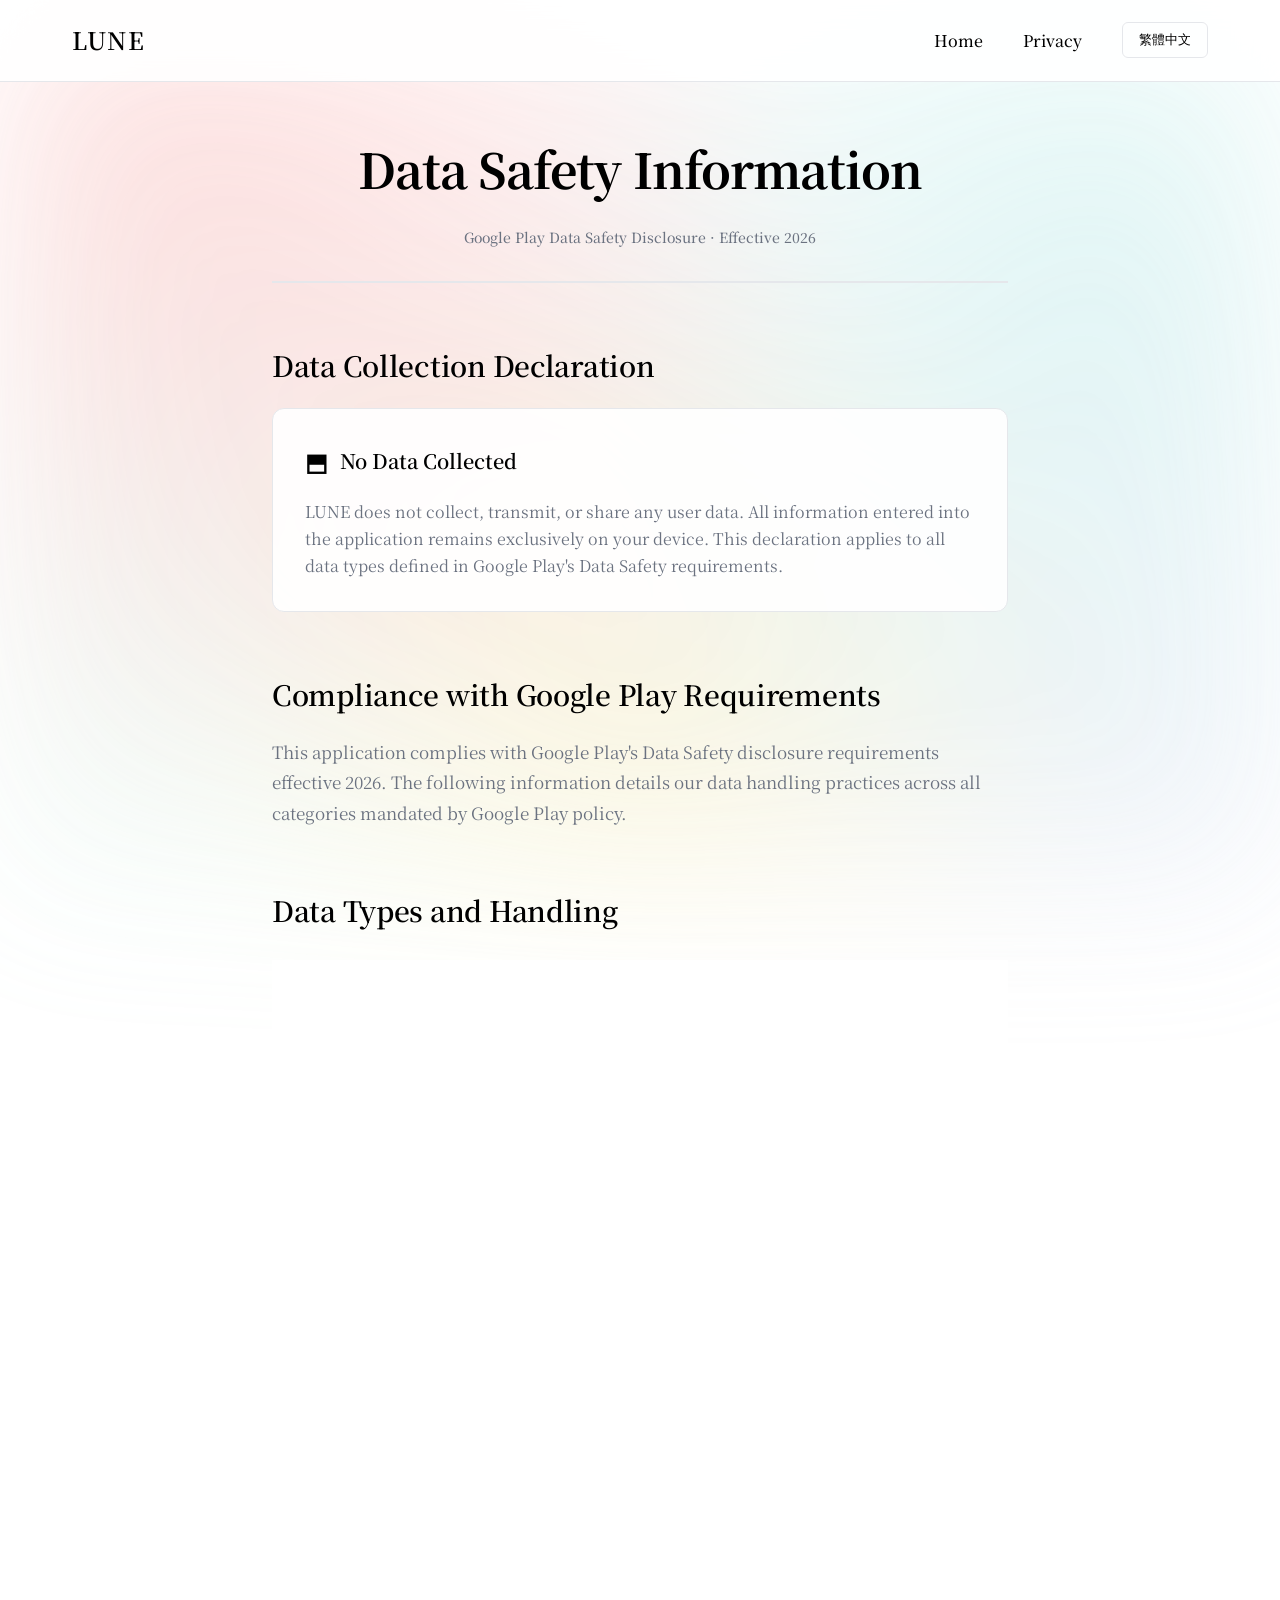
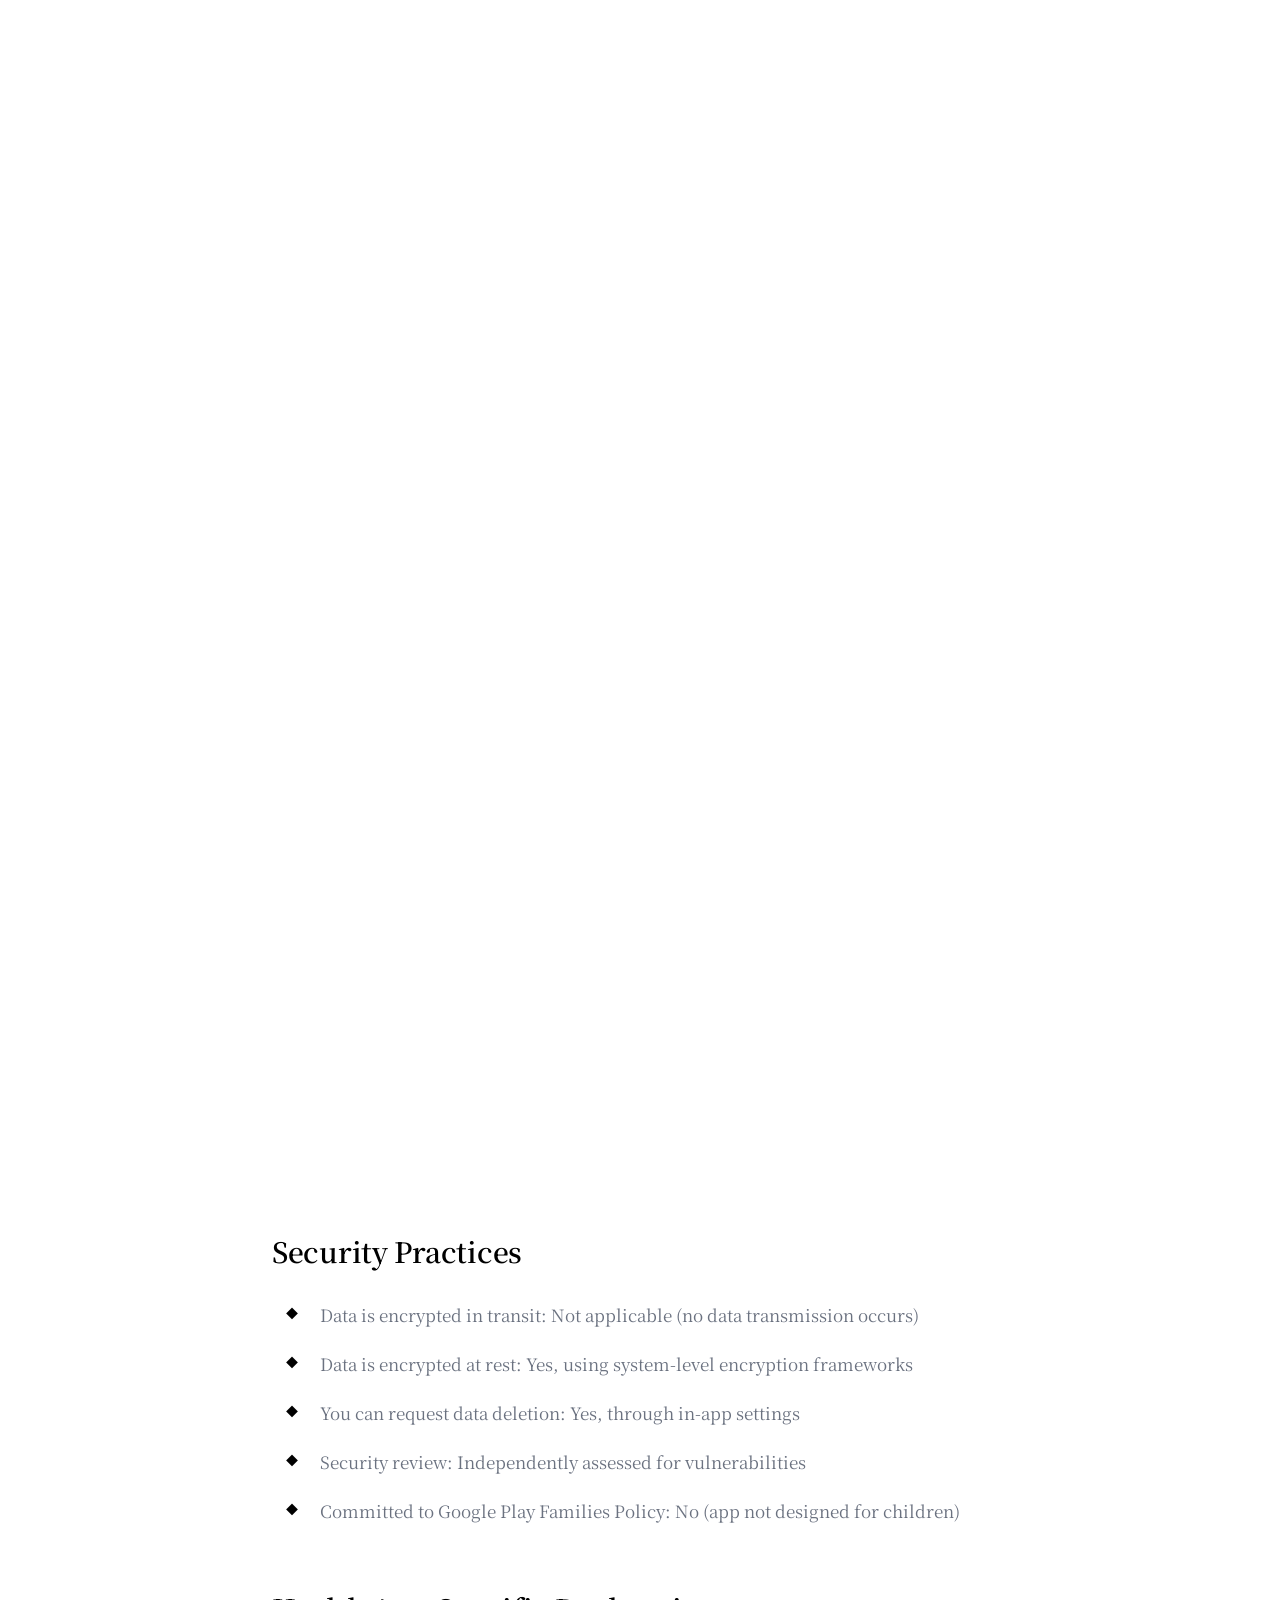
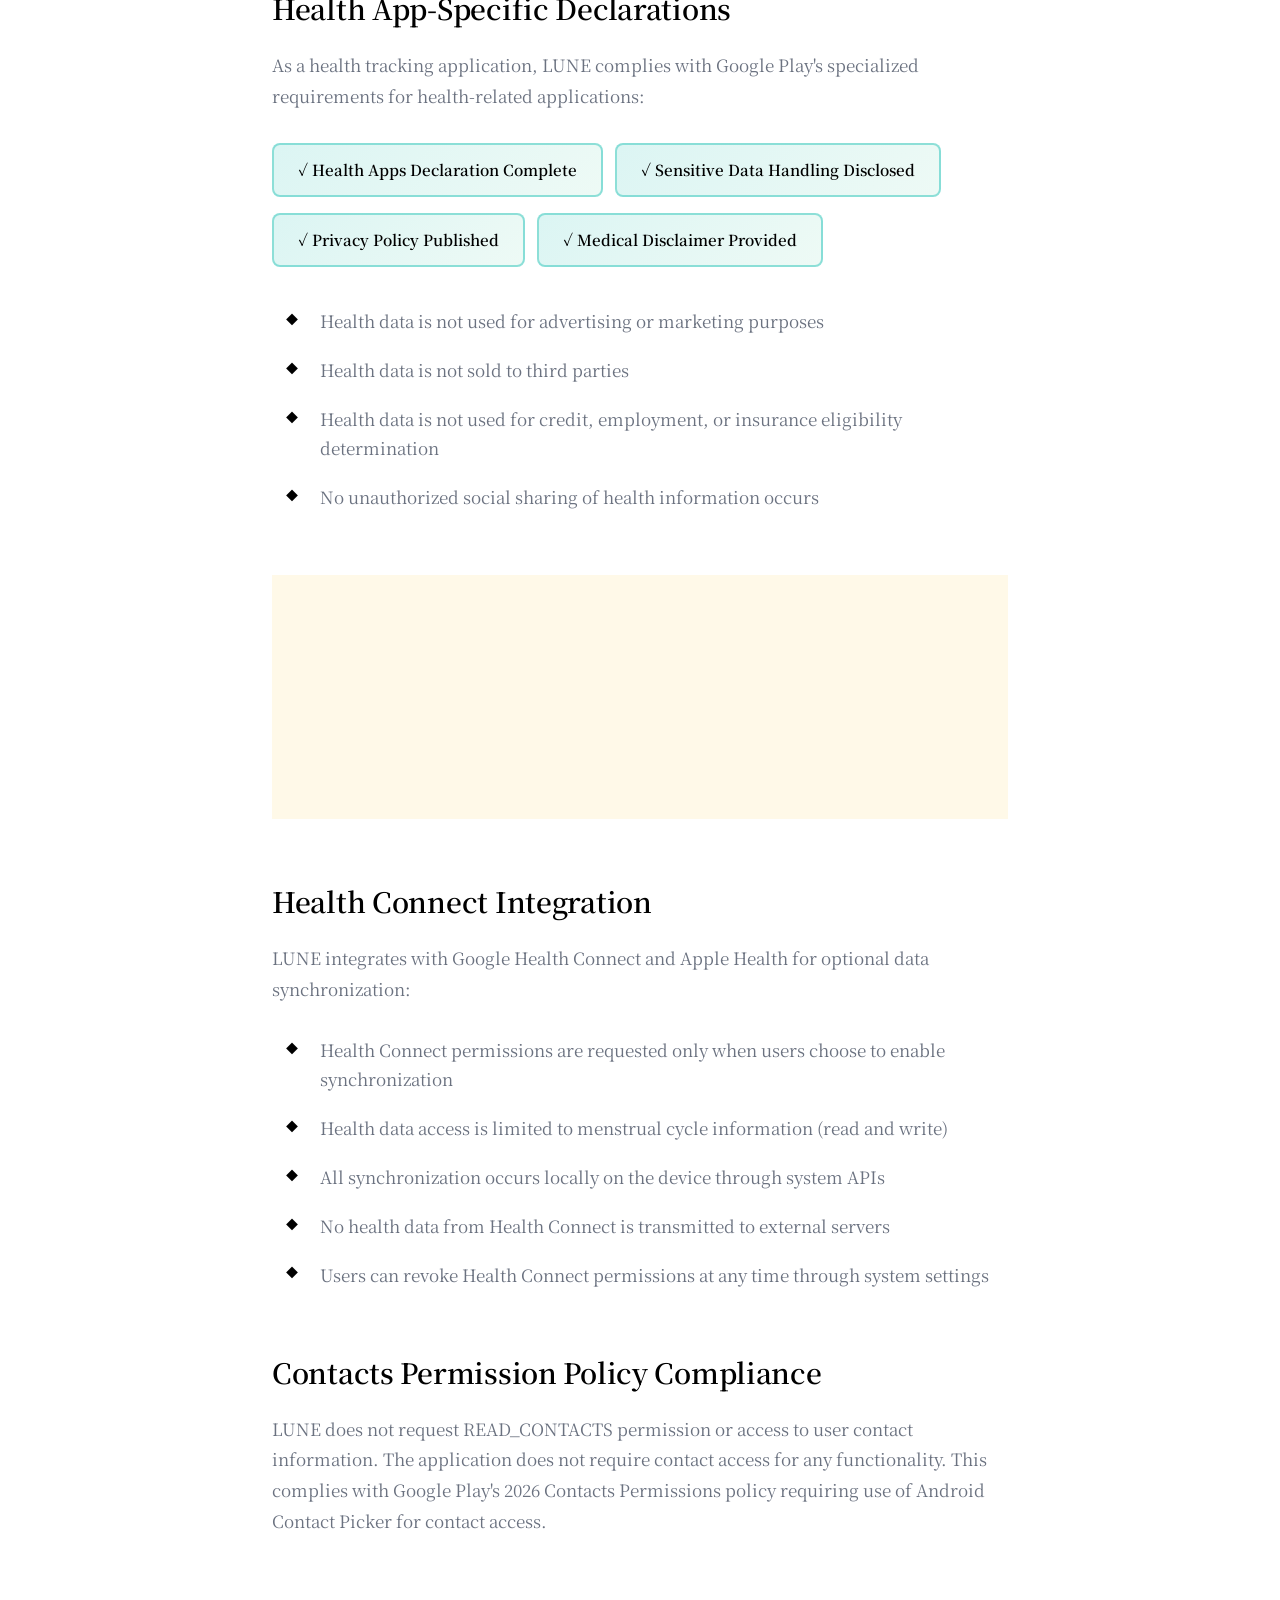
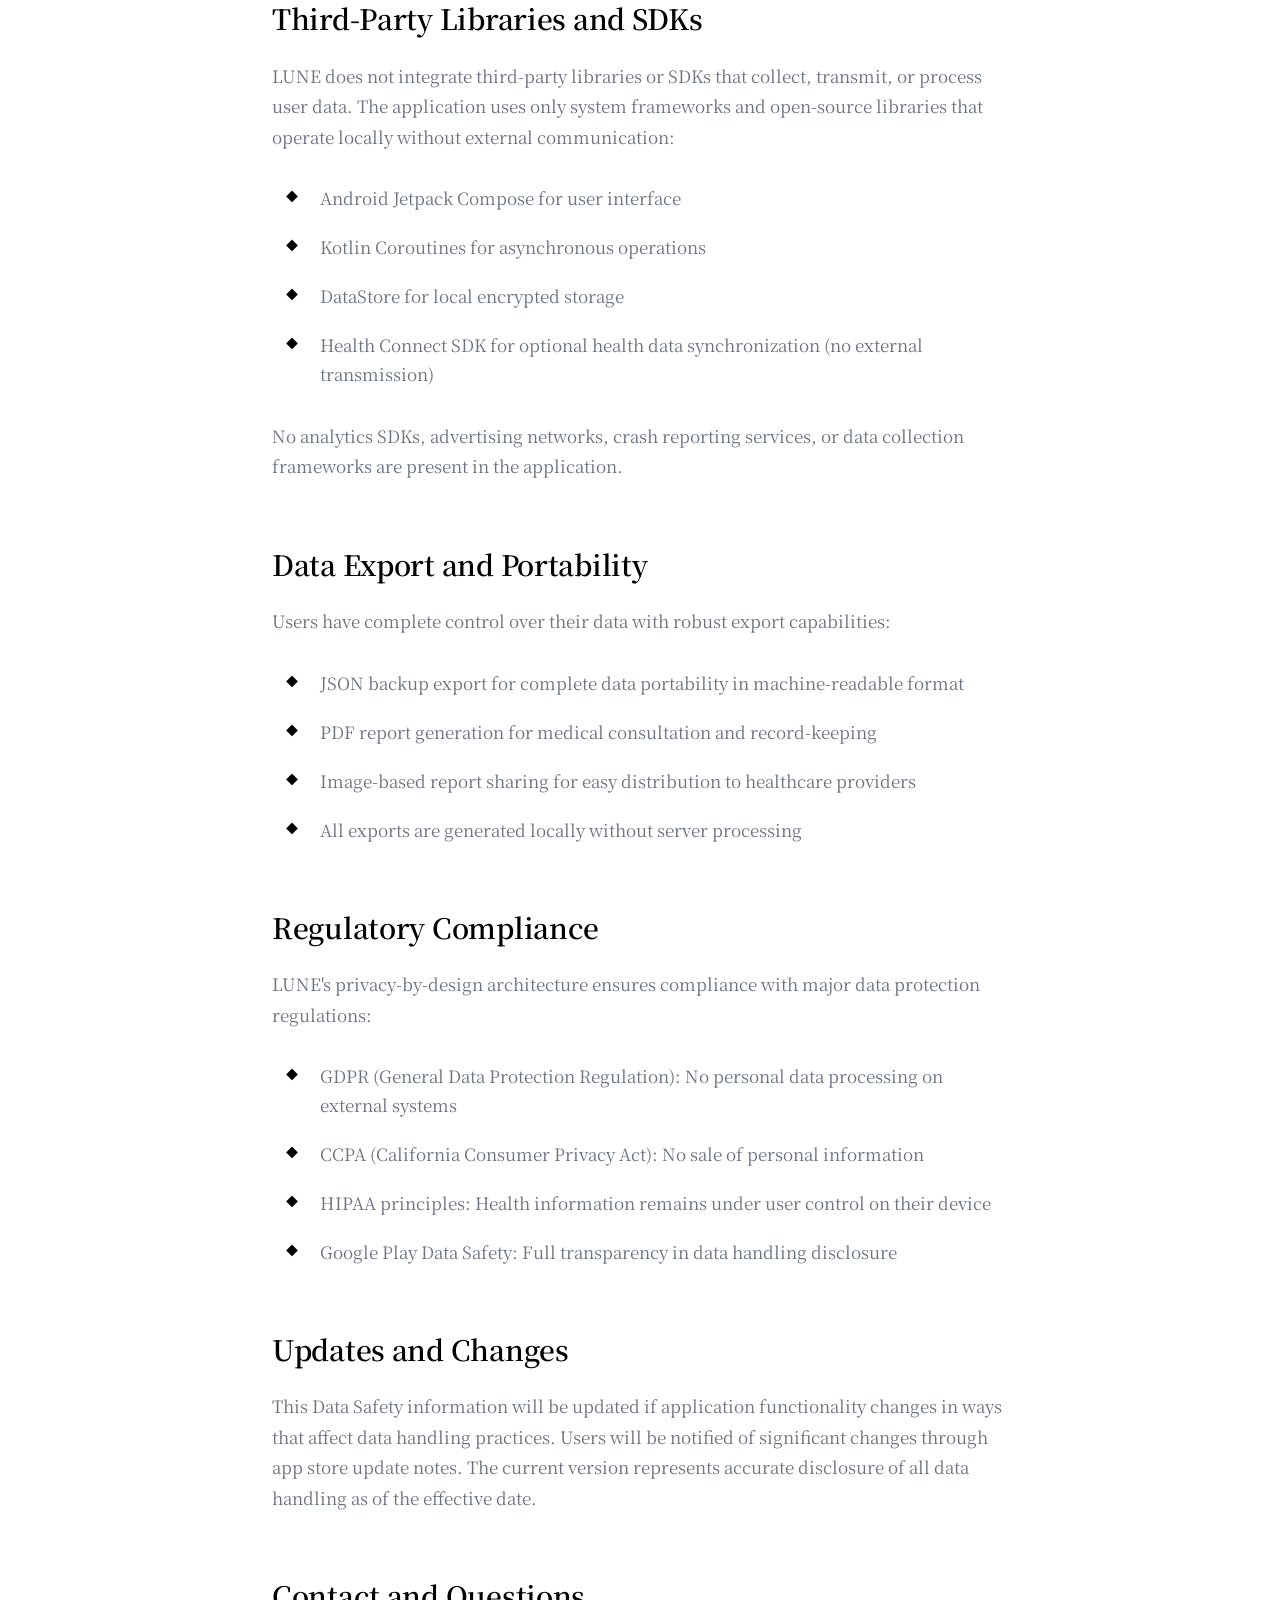
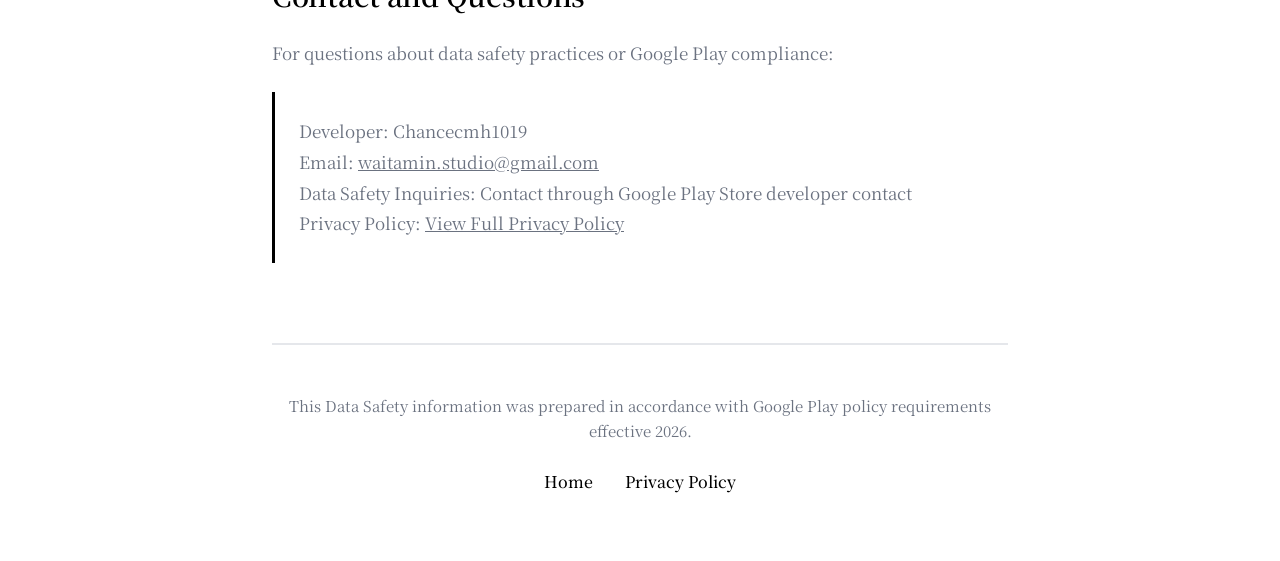
==== web/data-safety.html @ 5f87e58a "Initial commit and update .gitignore" ====
<!DOCTYPE html>
<html lang="en">
<head>
    <meta charset="UTF-8">
    <meta name="viewport" content="width=device-width, initial-scale=1.0">
    <title>Data Safety - LUNE</title>
    <link rel="stylesheet" href="styles.css">
    <link rel="stylesheet" href="policy.css">
</head>
<body>
    <nav class="navbar" id="navbar">
        <div class="nav-container">
            <a href="index.html" class="logo">LUNE</a>
            <div class="nav-links">
                <a href="index.html" class="nav-link" data-en="Home" data-zh="首頁">Home</a>
                <a href="privacy.html" class="nav-link" data-en="Privacy" data-zh="隱私">Privacy</a>
                <button class="lang-switch" onclick="toggleLanguage()">
                    <span class="lang-text">繁體中文</span>
                </button>
            </div>
        </div>
    </nav>

    <div class="policy-container">
        <header class="policy-header">
            <h1 class="policy-title" data-en="Data Safety Information" data-zh="資料安全資訊">Data Safety Information</h1>
            <p class="policy-meta" data-en="Google Play Data Safety Disclosure · Effective 2026" data-zh="Google Play 資料安全揭露 · 2026 年生效">Google Play Data Safety Disclosure · Effective 2026</p>
        </header>

        <section class="policy-section">
            <h2 class="section-heading" data-en="Data Collection Declaration" data-zh="資料收集聲明">Data Collection Declaration</h2>
            <div class="data-safety-card">
                <div class="data-safety-title">
                    <span class="data-safety-icon">⬒</span>
                    <span data-en="No Data Collected" data-zh="不收集任何資料">No Data Collected</span>
                </div>
                <p class="data-safety-desc" data-en="LUNE does not collect, transmit, or share any user data. All information entered into the application remains exclusively on your device. This declaration applies to all data types defined in Google Play's Data Safety requirements." data-zh="LUNE 不會收集、傳輸或分享任何使用者資料。輸入應用程式的所有資訊都專屬保留在您的裝置上。此聲明適用於 Google Play 資料安全要求中定義的所有資料類型。">
                    LUNE does not collect, transmit, or share any user data. All information entered into the application remains exclusively on your device. This declaration applies to all data types defined in Google Play's Data Safety requirements.
                </p>
            </div>
        </section>

        <section class="policy-section">
            <h2 class="section-heading" data-en="Compliance with Google Play Requirements" data-zh="符合 Google Play 要求">Compliance with Google Play Requirements</h2>
            <p class="policy-text" data-en="This application complies with Google Play's Data Safety disclosure requirements effective 2026. The following information details our data handling practices across all categories mandated by Google Play policy." data-zh="此應用程式符合 2026 年生效的 Google Play 資料安全揭露要求。以下資訊詳細說明了 Google Play 政策規定的所有類別中的資料處理實踐。">
                This application complies with Google Play's Data Safety disclosure requirements effective 2026. The following information details our data handling practices across all categories mandated by Google Play policy.
            </p>
        </section>

        <section class="policy-section">
            <h2 class="section-heading" data-en="Data Types and Handling" data-zh="資料類型與處理">Data Types and Handling</h2>
            
            <div class="data-safety-grid">
                <div class="data-safety-card">
                    <div class="data-safety-title">
                        <span class="data-safety-icon">◱</span>
                        <span data-en="Health and Fitness Data" data-zh="健康與健身資料">Health and Fitness Data</span>
                    </div>
                    <p class="data-safety-desc">
                        <strong data-en="Collected:" data-zh="收集：">Collected:</strong> <span data-en="No" data-zh="否">No</span><br>
                        <strong data-en="Shared:" data-zh="分享：">Shared:</strong> <span data-en="No" data-zh="否">No</span><br>
                        <strong data-en="Storage:" data-zh="儲存：">Storage:</strong> <span data-en="Local device only" data-zh="僅本機裝置">Local device only</span><br><br>
                        <span data-en="Menstrual cycle tracking, symptoms, and health metrics remain entirely on your device. No health data is transmitted to servers or third parties." data-zh="月經週期追蹤、症狀和健康指標完全保留在您的裝置上。不會將任何健康資料傳輸到伺服器或第三方。">Menstrual cycle tracking, symptoms, and health metrics remain entirely on your device. No health data is transmitted to servers or third parties.</span>
                    </p>
                </div>

                <div class="data-safety-card">
                    <div class="data-safety-title">
                        <span class="data-safety-icon">◐</span>
                        <span data-en="Personal Information" data-zh="個人資訊">Personal Information</span>
                    </div>
                    <p class="data-safety-desc">
                        <strong data-en="Collected:" data-zh="收集：">Collected:</strong> <span data-en="No" data-zh="否">No</span><br>
                        <strong data-en="Shared:" data-zh="分享：">Shared:</strong> <span data-en="No" data-zh="否">No</span><br>
                        <strong data-en="Storage:" data-zh="儲存：">Storage:</strong> <span data-en="Not applicable" data-zh="不適用">Not applicable</span><br><br>
                        <span data-en="The application does not require or collect personal identifiers such as name, email address, or account credentials." data-zh="此應用程式不需要或收集個人識別資訊，例如姓名、電子郵件地址或帳戶憑證。">The application does not require or collect personal identifiers such as name, email address, or account credentials.</span>
                    </p>
                </div>

                <div class="data-safety-card">
                    <div class="data-safety-title">
                        <span class="data-safety-icon">◧</span>
                        <span data-en="Device or Other Identifiers" data-zh="裝置或其他識別碼">Device or Other Identifiers</span>
                    </div>
                    <p class="data-safety-desc">
                        <strong data-en="Collected:" data-zh="收集：">Collected:</strong> <span data-en="No" data-zh="否">No</span><br>
                        <strong data-en="Shared:" data-zh="分享：">Shared:</strong> <span data-en="No" data-zh="否">No</span><br>
                        <strong data-en="Purpose:" data-zh="目的：">Purpose:</strong> <span data-en="Not applicable" data-zh="不適用">Not applicable</span><br><br>
                        <span data-en="No device identifiers, advertising IDs, or tracking mechanisms are used within this application." data-zh="此應用程式內不使用裝置識別碼、廣告 ID 或追蹤機制。">No device identifiers, advertising IDs, or tracking mechanisms are used within this application.</span>
                    </p>
                </div>

                <div class="data-safety-card">
                    <div class="data-safety-title">
                        <span class="data-safety-icon">◪</span>
                        <span data-en="Location Data" data-zh="位置資料">Location Data</span>
                    </div>
                    <p class="data-safety-desc">
                        <strong data-en="Collected:" data-zh="收集：">Collected:</strong> <span data-en="No" data-zh="否">No</span><br>
                        <strong data-en="Shared:" data-zh="分享：">Shared:</strong> <span data-en="No" data-zh="否">No</span><br>
                        <strong data-en="Purpose:" data-zh="目的：">Purpose:</strong> <span data-en="Not applicable" data-zh="不適用">Not applicable</span><br><br>
                        <span data-en="The application does not access precise or approximate location information." data-zh="此應用程式不會存取精確或大致的位置資訊。">The application does not access precise or approximate location information.</span>
                    </p>
                </div>

                <div class="data-safety-card">
                    <div class="data-safety-title">
                        <span class="data-safety-icon">◨</span>
                        <span data-en="App Activity" data-zh="應用程式活動">App Activity</span>
                    </div>
                    <p class="data-safety-desc">
                        <strong data-en="Collected:" data-zh="收集：">Collected:</strong> <span data-en="No" data-zh="否">No</span><br>
                        <strong data-en="Shared:" data-zh="分享：">Shared:</strong> <span data-en="No" data-zh="否">No</span><br>
                        <strong data-en="Analytics:" data-zh="分析：">Analytics:</strong> <span data-en="Not implemented" data-zh="未實作">Not implemented</span><br><br>
                        <span data-en="No analytics, crash reporting, or usage tracking is implemented. User behavior within the application is not monitored or recorded." data-zh="未實作任何分析、當機報告或使用追蹤。不會監控或記錄應用程式內的使用者行為。">No analytics, crash reporting, or usage tracking is implemented. User behavior within the application is not monitored or recorded.</span>
                    </p>
                </div>

                <div class="data-safety-card">
                    <div class="data-safety-title">
                        <span class="data-safety-icon">◲</span>
                        <span data-en="App Info and Performance" data-zh="應用程式資訊與效能">App Info and Performance</span>
                    </div>
                    <p class="data-safety-desc">
                        <strong data-en="Collected:" data-zh="收集：">Collected:</strong> <span data-en="No" data-zh="否">No</span><br>
                        <strong data-en="Shared:" data-zh="分享：">Shared:</strong> <span data-en="No" data-zh="否">No</span><br>
                        <strong data-en="Diagnostics:" data-zh="診斷：">Diagnostics:</strong> <span data-en="Not collected" data-zh="不收集">Not collected</span><br><br>
                        <span data-en="Crash logs, diagnostic data, and performance metrics are not collected or transmitted." data-zh="不會收集或傳輸當機日誌、診斷資料和效能指標。">Crash logs, diagnostic data, and performance metrics are not collected or transmitted.</span>
                    </p>
                </div>
            </div>
        </section>

        <section class="policy-section">
            <h2 class="section-heading" data-en="Security Practices" data-zh="安全實踐">Security Practices</h2>
            <div class="policy-list">
                <div class="list-item">
                    <span class="list-icon">◆</span>
                    <span class="list-text" data-en="Data is encrypted in transit: Not applicable (no data transmission occurs)" data-zh="傳輸中的資料已加密：不適用（不發生資料傳輸）">Data is encrypted in transit: Not applicable (no data transmission occurs)</span>
                </div>
                <div class="list-item">
                    <span class="list-icon">◆</span>
                    <span class="list-text" data-en="Data is encrypted at rest: Yes, using system-level encryption frameworks" data-zh="靜態資料已加密：是，使用系統層級加密框架">Data is encrypted at rest: Yes, using system-level encryption frameworks</span>
                </div>
                <div class="list-item">
                    <span class="list-icon">◆</span>
                    <span class="list-text" data-en="You can request data deletion: Yes, through in-app settings" data-zh="您可以要求刪除資料：是，透過應用程式內設定">You can request data deletion: Yes, through in-app settings</span>
                </div>
                <div class="list-item">
                    <span class="list-icon">◆</span>
                    <span class="list-text" data-en="Security review: Independently assessed for vulnerabilities" data-zh="安全審查：已獨立評估漏洞">Security review: Independently assessed for vulnerabilities</span>
                </div>
                <div class="list-item">
                    <span class="list-icon">◆</span>
                    <span class="list-text" data-en="Committed to Google Play Families Policy: No (app not designed for children)" data-zh="承諾遵守 Google Play 家庭政策：否（應用程式不適合兒童使用）">Committed to Google Play Families Policy: No (app not designed for children)</span>
                </div>
            </div>
        </section>

        <section class="policy-section">
            <h2 class="section-heading" data-en="Health App-Specific Declarations" data-zh="健康應用程式特定聲明">Health App-Specific Declarations</h2>
            <p class="policy-text" data-en="As a health tracking application, LUNE complies with Google Play's specialized requirements for health-related applications:" data-zh="作為健康追蹤應用程式，LUNE 符合 Google Play 針對健康相關應用程式的專門要求：">
                As a health tracking application, LUNE complies with Google Play's specialized requirements for health-related applications:
            </p>
            
            <div class="compliance-badge" data-en="✓ Health Apps Declaration Complete" data-zh="✓ 健康應用程式聲明完成">✓ Health Apps Declaration Complete</div>
            <div class="compliance-badge" data-en="✓ Sensitive Data Handling Disclosed" data-zh="✓ 敏感資料處理已揭露">✓ Sensitive Data Handling Disclosed</div>
            <div class="compliance-badge" data-en="✓ Privacy Policy Published" data-zh="✓ 隱私權政策已發布">✓ Privacy Policy Published</div>
            <div class="compliance-badge" data-en="✓ Medical Disclaimer Provided" data-zh="✓ 醫療免責聲明已提供">✓ Medical Disclaimer Provided</div>

            <div class="policy-list" style="margin-top: 2rem;">
                <div class="list-item">
                    <span class="list-icon">◆</span>
                    <span class="list-text" data-en="Health data is not used for advertising or marketing purposes" data-zh="健康資料不用於廣告或行銷目的">Health data is not used for advertising or marketing purposes</span>
                </div>
                <div class="list-item">
                    <span class="list-icon">◆</span>
                    <span class="list-text" data-en="Health data is not sold to third parties" data-zh="健康資料不會出售給第三方">Health data is not sold to third parties</span>
                </div>
                <div class="list-item">
                    <span class="list-icon">◆</span>
                    <span class="list-text" data-en="Health data is not used for credit, employment, or insurance eligibility determination" data-zh="健康資料不用於信用、就業或保險資格確定">Health data is not used for credit, employment, or insurance eligibility determination</span>
                </div>
                <div class="list-item">
                    <span class="list-icon">◆</span>
                    <span class="list-text" data-en="No unauthorized social sharing of health information occurs" data-zh="不會發生未經授權的健康資訊社交分享">No unauthorized social sharing of health information occurs</span>
                </div>
            </div>
        </section>

        <section class="policy-section">
            <div class="warning-box">
                <h3 class="section-heading" data-en="Medical Disclaimer" data-zh="醫療免責聲明">Medical Disclaimer</h3>
                <p class="policy-text" data-en="LUNE is designed for personal health tracking and educational purposes only. This application does not provide medical advice, diagnosis, or treatment. Period predictions are statistical estimates and should not be relied upon for medical decisions, contraception, or family planning without consulting qualified healthcare professionals." data-zh="LUNE 僅為個人健康追蹤和教育目的而設計。此應用程式不提供醫療建議、診斷或治療。月經預測是統計估計，在未諮詢合格醫療專業人員的情況下，不應依賴其作出醫療決策、避孕或家庭計劃。">
                    LUNE is designed for personal health tracking and educational purposes only. This application does not provide medical advice, diagnosis, or treatment. Period predictions are statistical estimates and should not be relied upon for medical decisions, contraception, or family planning without consulting qualified healthcare professionals.
                </p>
            </div>
        </section>

        <section class="policy-section">
            <h2 class="section-heading" data-en="Health Connect Integration" data-zh="Health Connect 整合">Health Connect Integration</h2>
            <p class="policy-text" data-en="LUNE integrates with Google Health Connect and Apple Health for optional data synchronization:" data-zh="LUNE 與 Google Health Connect 和 Apple Health 整合以進行選擇性資料同步：">
                LUNE integrates with Google Health Connect and Apple Health for optional data synchronization:
            </p>
            <div class="policy-list">
                <div class="list-item">
                    <span class="list-icon">◆</span>
                    <span class="list-text" data-en="Health Connect permissions are requested only when users choose to enable synchronization" data-zh="僅在使用者選擇啟用同步時才會要求 Health Connect 權限">Health Connect permissions are requested only when users choose to enable synchronization</span>
                </div>
                <div class="list-item">
                    <span class="list-icon">◆</span>
                    <span class="list-text" data-en="Health data access is limited to menstrual cycle information (read and write)" data-zh="健康資料存取僅限於月經週期資訊（讀取和寫入）">Health data access is limited to menstrual cycle information (read and write)</span>
                </div>
                <div class="list-item">
                    <span class="list-icon">◆</span>
                    <span class="list-text" data-en="All synchronization occurs locally on the device through system APIs" data-zh="所有同步都在裝置上透過系統 API 在本機進行">All synchronization occurs locally on the device through system APIs</span>
                </div>
                <div class="list-item">
                    <span class="list-icon">◆</span>
                    <span class="list-text" data-en="No health data from Health Connect is transmitted to external servers" data-zh="不會將 Health Connect 的任何健康資料傳輸到外部伺服器">No health data from Health Connect is transmitted to external servers</span>
                </div>
                <div class="list-item">
                    <span class="list-icon">◆</span>
                    <span class="list-text" data-en="Users can revoke Health Connect permissions at any time through system settings" data-zh="使用者可以隨時透過系統設定撤銷 Health Connect 權限">Users can revoke Health Connect permissions at any time through system settings</span>
                </div>
            </div>
        </section>

        <section class="policy-section">
            <h2 class="section-heading" data-en="Contacts Permission Policy Compliance" data-zh="聯絡人權限政策合規性">Contacts Permission Policy Compliance</h2>
            <p class="policy-text" data-en="LUNE does not request READ_CONTACTS permission or access to user contact information. The application does not require contact access for any functionality. This complies with Google Play's 2026 Contacts Permissions policy requiring use of Android Contact Picker for contact access." data-zh="LUNE 不會要求 READ_CONTACTS 權限或存取使用者聯絡資訊。此應用程式的任何功能都不需要聯絡人存取權限。這符合 Google Play 的 2026 年聯絡人權限政策，要求使用 Android Contact Picker 進行聯絡人存取。">
                LUNE does not request READ_CONTACTS permission or access to user contact information. The application does not require contact access for any functionality. This complies with Google Play's 2026 Contacts Permissions policy requiring use of Android Contact Picker for contact access.
            </p>
        </section>

        <section class="policy-section">
            <h2 class="section-heading" data-en="Third-Party Libraries and SDKs" data-zh="第三方程式庫與 SDK">Third-Party Libraries and SDKs</h2>
            <p class="policy-text" data-en="LUNE does not integrate third-party libraries or SDKs that collect, transmit, or process user data. The application uses only system frameworks and open-source libraries that operate locally without external communication:" data-zh="LUNE 不會整合收集、傳輸或處理使用者資料的第三方程式庫或 SDK。此應用程式僅使用在本機運作且無外部通訊的系統框架和開源程式庫：">
                LUNE does not integrate third-party libraries or SDKs that collect, transmit, or process user data. The application uses only system frameworks and open-source libraries that operate locally without external communication:
            </p>
            <div class="policy-list">
                <div class="list-item">
                    <span class="list-icon">◆</span>
                    <span class="list-text" data-en="Android Jetpack Compose for user interface" data-zh="Android Jetpack Compose 用於使用者介面">Android Jetpack Compose for user interface</span>
                </div>
                <div class="list-item">
                    <span class="list-icon">◆</span>
                    <span class="list-text" data-en="Kotlin Coroutines for asynchronous operations" data-zh="Kotlin Coroutines 用於非同步操作">Kotlin Coroutines for asynchronous operations</span>
                </div>
                <div class="list-item">
                    <span class="list-icon">◆</span>
                    <span class="list-text" data-en="DataStore for local encrypted storage" data-zh="DataStore 用於本機加密儲存">DataStore for local encrypted storage</span>
                </div>
                <div class="list-item">
                    <span class="list-icon">◆</span>
                    <span class="list-text" data-en="Health Connect SDK for optional health data synchronization (no external transmission)" data-zh="Health Connect SDK 用於選擇性健康資料同步（無外部傳輸）">Health Connect SDK for optional health data synchronization (no external transmission)</span>
                </div>
            </div>
            <p class="policy-text" data-en="No analytics SDKs, advertising networks, crash reporting services, or data collection frameworks are present in the application." data-zh="應用程式中不存在任何分析 SDK、廣告網路、當機報告服務或資料收集框架。">
                No analytics SDKs, advertising networks, crash reporting services, or data collection frameworks are present in the application.
            </p>
        </section>

        <section class="policy-section">
            <h2 class="section-heading" data-en="Data Export and Portability" data-zh="資料匯出與可攜性">Data Export and Portability</h2>
            <p class="policy-text" data-en="Users have complete control over their data with robust export capabilities:" data-zh="使用者透過強大的匯出功能完全控制其資料：">
                Users have complete control over their data with robust export capabilities:
            </p>
            <div class="policy-list">
                <div class="list-item">
                    <span class="list-icon">◆</span>
                    <span class="list-text" data-en="JSON backup export for complete data portability in machine-readable format" data-zh="JSON 備份匯出，以機器可讀格式提供完整資料可攜性">JSON backup export for complete data portability in machine-readable format</span>
                </div>
                <div class="list-item">
                    <span class="list-icon">◆</span>
                    <span class="list-text" data-en="PDF report generation for medical consultation and record-keeping" data-zh="PDF 報告生成，用於醫療諮詢和記錄保存">PDF report generation for medical consultation and record-keeping</span>
                </div>
                <div class="list-item">
                    <span class="list-icon">◆</span>
                    <span class="list-text" data-en="Image-based report sharing for easy distribution to healthcare providers" data-zh="基於圖像的報告分享，便於分發給醫療保健提供者">Image-based report sharing for easy distribution to healthcare providers</span>
                </div>
                <div class="list-item">
                    <span class="list-icon">◆</span>
                    <span class="list-text" data-en="All exports are generated locally without server processing" data-zh="所有匯出都在本機生成，無需伺服器處理">All exports are generated locally without server processing</span>
                </div>
            </div>
        </section>

        <section class="policy-section">
            <h2 class="section-heading" data-en="Regulatory Compliance" data-zh="法規合規性">Regulatory Compliance</h2>
            <p class="policy-text" data-en="LUNE's privacy-by-design architecture ensures compliance with major data protection regulations:" data-zh="LUNE 的隱私設計架構確保符合主要資料保護法規：">
                LUNE's privacy-by-design architecture ensures compliance with major data protection regulations:
            </p>
            <div class="policy-list">
                <div class="list-item">
                    <span class="list-icon">◆</span>
                    <span class="list-text" data-en="GDPR (General Data Protection Regulation): No personal data processing on external systems" data-zh="GDPR（一般資料保護規則）：不在外部系統上處理個人資料">GDPR (General Data Protection Regulation): No personal data processing on external systems</span>
                </div>
                <div class="list-item">
                    <span class="list-icon">◆</span>
                    <span class="list-text" data-en="CCPA (California Consumer Privacy Act): No sale of personal information" data-zh="CCPA（加州消費者隱私法）：不出售個人資訊">CCPA (California Consumer Privacy Act): No sale of personal information</span>
                </div>
                <div class="list-item">
                    <span class="list-icon">◆</span>
                    <span class="list-text" data-en="HIPAA principles: Health information remains under user control on their device" data-zh="HIPAA 原則：健康資訊在使用者裝置上保持在使用者控制之下">HIPAA principles: Health information remains under user control on their device</span>
                </div>
                <div class="list-item">
                    <span class="list-icon">◆</span>
                    <span class="list-text" data-en="Google Play Data Safety: Full transparency in data handling disclosure" data-zh="Google Play 資料安全：資料處理揭露完全透明">Google Play Data Safety: Full transparency in data handling disclosure</span>
                </div>
            </div>
        </section>

        <section class="policy-section">
            <h2 class="section-heading" data-en="Updates and Changes" data-zh="更新與變更">Updates and Changes</h2>
            <p class="policy-text" data-en="This Data Safety information will be updated if application functionality changes in ways that affect data handling practices. Users will be notified of significant changes through app store update notes. The current version represents accurate disclosure of all data handling as of the effective date." data-zh="如果應用程式功能變更影響資料處理實踐，此資料安全資訊將會更新。使用者將透過應用程式商店更新說明收到重大變更的通知。目前版本代表截至生效日期的所有資料處理的準確揭露。">
                This Data Safety information will be updated if application functionality changes in ways that affect data handling practices. Users will be notified of significant changes through app store update notes. The current version represents accurate disclosure of all data handling as of the effective date.
            </p>
        </section>

        <section class="policy-section">
            <h2 class="section-heading" data-en="Contact and Questions" data-zh="聯絡與問題">Contact and Questions</h2>
            <p class="policy-text" data-en="For questions about data safety practices or Google Play compliance:" data-zh="有關資料安全實踐或 Google Play 合規性的問題：">
                For questions about data safety practices or Google Play compliance:
            </p>
            <p class="policy-contact">
                <span data-en="Developer: Chancecmh1019" data-zh="開發者：Chancecmh1019">Developer: Chancecmh1019</span><br>
                <span data-en="Email:" data-zh="電子郵件：">Email:</span> <a href="mailto:waitamin.studio@gmail.com" style="color: inherit; text-decoration: underline;">waitamin.studio@gmail.com</a><br>
                <span data-en="Data Safety Inquiries: Contact through Google Play Store developer contact" data-zh="資料安全查詢：透過 Google Play 商店開發者聯絡方式聯繫">Data Safety Inquiries: Contact through Google Play Store developer contact</span><br>
                <span data-en="Privacy Policy:" data-zh="隱私權政策：">Privacy Policy:</span> <a href="privacy.html" style="color: inherit; text-decoration: underline;" data-en="View Full Privacy Policy" data-zh="查看完整隱私權政策">View Full Privacy Policy</a>
            </p>
        </section>

        <footer class="policy-footer">
            <p data-en="This Data Safety information was prepared in accordance with Google Play policy requirements effective 2026." data-zh="本資料安全資訊是根據 2026 年生效的 Google Play 政策要求準備的。">This Data Safety information was prepared in accordance with Google Play policy requirements effective 2026.</p>
            <div class="policy-footer-links">
                <a href="index.html" data-en="Home" data-zh="首頁">Home</a>
                <a href="privacy.html" data-en="Privacy Policy" data-zh="隱私權政策">Privacy Policy</a>
            </div>
        </footer>
    </div>

    <script src="script.js"></script>
</body>
</html>
---- web/styles.css ----
/* ========================================
   Google Fonts Import
   ======================================== */
@import url('https://fonts.googleapis.com/css2?family=Noto+Serif+TC:wght@300;400;500;600;700&family=Noto+Serif:wght@300;400;500;600;700&display=swap');

/* ========================================
   CSS Variables
   ======================================== */
:root {
    --text-primary: #000000;
    --text-secondary: #6B7280;
    --text-inverse: #FFFFFF;
    --border-color: #E5E7EB;
    --transition: all 0.3s cubic-bezier(0.4, 0, 0.2, 1);
}

* {
    margin: 0;
    padding: 0;
    box-sizing: border-box;
}

html {
    scroll-behavior: smooth;
}

body {
    font-family: 'Noto Serif TC', 'Noto Serif', serif;
    color: var(--text-primary);
    line-height: 1.7;
    font-size: 16px;
    overflow-x: hidden;
    position: relative;
    min-height: 100vh;
    opacity: 0;
    transition: opacity 0.3s ease;
}

body.loaded {
    opacity: 1;
}

/* ========================================
   Artistic Oil Painting Background
   ======================================== */

body::before {
    content: '';
    position: fixed;
    top: 0;
    left: 0;
    width: 100%;
    height: 100%;
    z-index: -2;
    background: #FFFFFF;
}

body::after {
    content: '';
    position: fixed;
    top: 0;
    left: 0;
    width: 100%;
    height: 100%;
    z-index: -1;
    pointer-events: none;
    background: 
        radial-gradient(circle at 15% 20%, rgba(255, 107, 107, 0.25) 0%, transparent 50%),
        radial-gradient(circle at 85% 30%, rgba(78, 205, 196, 0.2) 0%, transparent 50%),
        radial-gradient(circle at 50% 80%, rgba(255, 230, 109, 0.22) 0%, transparent 50%),
        radial-gradient(circle at 10% 70%, rgba(168, 230, 207, 0.18) 0%, transparent 50%),
        radial-gradient(circle at 90% 85%, rgba(199, 206, 234, 0.25) 0%, transparent 50%),
        radial-gradient(circle at 40% 50%, rgba(255, 182, 193, 0.15) 0%, transparent 50%);
    filter: blur(80px);
    opacity: 0.8;
    animation: paintShift 30s ease-in-out infinite;
}

@keyframes paintShift {
    0%, 100% {
        transform: translate(0, 0) scale(1);
        opacity: 0.8;
    }
    25% {
        transform: translate(20px, -30px) scale(1.05);
        opacity: 0.7;
    }
    50% {
        transform: translate(-15px, 20px) scale(0.95);
        opacity: 0.85;
    }
    75% {
        transform: translate(25px, 15px) scale(1.02);
        opacity: 0.75;
    }
}

/* Content Layer with subtle backdrop */
main {
    position: relative;
    z-index: 1;
}

/* ========================================
   Scroll Progress Bar
   ======================================== */

.scroll-progress {
    position: fixed;
    top: 0;
    left: 0;
    height: 3px;
    width: 0;
    background: linear-gradient(90deg, 
        rgba(255, 107, 107, 0.8),
        rgba(78, 205, 196, 0.8),
        rgba(255, 230, 109, 0.8)
    );
    z-index: 9999;
    transition: width 0.1s ease;
}

/* ========================================
   Navbar
   ======================================== */

.navbar {
    position: fixed;
    top: 0;
    left: 0;
    right: 0;
    background: rgba(255, 255, 255, 0.9);
    backdrop-filter: blur(20px);
    -webkit-backdrop-filter: blur(20px);
    border-bottom: 1px solid var(--border-color);
    z-index: 1000;
    transition: all 0.4s cubic-bezier(0.4, 0, 0.2, 1);
}

.navbar.scrolled {
    background: rgba(255, 255, 255, 0.95);
    box-shadow: 0 4px 20px rgba(0, 0, 0, 0.05);
}

.nav-container {
    max-width: 1200px;
    margin: 0 auto;
    padding: 1.25rem 2rem;
    display: flex;
    justify-content: space-between;
    align-items: center;
}

.logo {
    font-size: 1.5rem;
    font-weight: 600;
    color: var(--text-primary);
    text-decoration: none;
    letter-spacing: 0.05em;
    transition: var(--transition);
}

.logo:hover {
    opacity: 0.7;
}

.nav-links {
    display: flex;
    gap: 2.5rem;
    align-items: center;
}

.nav-link {
    color: var(--text-primary);
    text-decoration: none;
    font-weight: 500;
    position: relative;
    transition: var(--transition);
}

.nav-link::after {
    content: '';
    position: absolute;
    bottom: -4px;
    left: 0;
    width: 0;
    height: 2px;
    background: linear-gradient(90deg, rgba(255, 107, 107, 0.8), rgba(78, 205, 196, 0.8));
    transition: width 0.4s cubic-bezier(0.4, 0, 0.2, 1);
}

.nav-link:hover::after {
    width: 100%;
}

.lang-switch {
    background: transparent;
    border: 1px solid var(--border-color);
    padding: 0.5rem 1rem;
    border-radius: 6px;
    cursor: pointer;
    font-weight: 500;
    transition: all 0.3s ease;
}

.lang-switch:hover {
    background: rgba(78, 205, 196, 0.1);
    border-color: rgba(78, 205, 196, 0.5);
    transform: translateY(-2px);
}

/* ========================================
   Hero Section
   ======================================== */

.hero {
    min-height: 100vh;
    display: flex;
    align-items: center;
    justify-content: center;
    padding: 8rem 2rem 4rem;
    max-width: 1200px;
    margin: 0 auto;
}

.hero-content {
    flex: 1;
    max-width: 600px;
    animation: fadeInUp 1s ease;
}

@keyframes fadeInUp {
    from {
        opacity: 0;
        transform: translateY(30px);
    }
    to {
        opacity: 1;
        transform: translateY(0);
    }
}

.hero-title {
    font-size: 3.5rem;
    font-weight: 700;
    line-height: 1.1;
    margin-bottom: 1.5rem;
    letter-spacing: -0.02em;
}

.hero-subtitle {
    font-size: 1.25rem;
    color: var(--text-secondary);
    margin-bottom: 2.5rem;
    line-height: 1.6;
}

.hero-cta {
    display: flex;
    gap: 1rem;
}

.btn-primary, .btn-secondary {
    padding: 0.875rem 2rem;
    font-size: 1rem;
    font-weight: 500;
    border-radius: 8px;
    text-decoration: none;
    transition: all 0.4s cubic-bezier(0.4, 0, 0.2, 1);
    display: inline-block;
}

.btn-primary {
    background: var(--text-primary);
    color: var(--text-inverse);
    box-shadow: 0 4px 15px rgba(0, 0, 0, 0.15);
}

.btn-primary:hover {
    transform: translateY(-3px);
    box-shadow: 0 8px 25px rgba(0, 0, 0, 0.2);
}

.btn-secondary {
    background: rgba(255, 255, 255, 0.8);
    color: var(--text-primary);
    border: 2px solid var(--border-color);
    backdrop-filter: blur(10px);
}

.btn-secondary:hover {
    background: rgba(255, 255, 255, 0.95);
    border-color: rgba(78, 205, 196, 0.5);
    transform: translateY(-3px);
    box-shadow: 0 8px 16px rgba(0, 0, 0, 0.1);
}

.hero-visual {
    flex: 1;
    display: flex;
    align-items: center;
    justify-content: center;
    animation: fadeInUp 1s ease 0.2s both;
}

.phone-mockup {
    width: 300px;
    height: 600px;
    background: rgba(248, 249, 250, 0.8);
    backdrop-filter: blur(10px);
    border: 8px solid var(--text-primary);
    border-radius: 40px;
    box-shadow: 0 20px 60px rgba(0, 0, 0, 0.15);
    position: relative;
    transition: all 0.3s ease;
}

.phone-mockup::before {
    content: '';
    position: absolute;
    top: 20px;
    left: 50%;
    transform: translateX(-50%);
    width: 80px;
    height: 5px;
    background: var(--text-primary);
    border-radius: 10px;
}

.phone-mockup:hover {
    transform: translateY(-10px);
    box-shadow: 0 30px 80px rgba(0, 0, 0, 0.2);
}

/* ========================================
   Features Section
   ======================================== */

.features {
    padding: 8rem 2rem;
    max-width: 1200px;
    margin: 0 auto;
}

.section-header {
    text-align: center;
    margin-bottom: 5rem;
    opacity: 0;
    transform: translateY(30px);
    transition: all 0.8s cubic-bezier(0.4, 0, 0.2, 1);
}

.section-header.visible {
    opacity: 1;
    transform: translateY(0);
}

.section-title {
    font-size: 2.5rem;
    font-weight: 700;
    margin-bottom: 1rem;
    letter-spacing: -0.01em;
}

.section-subtitle {
    font-size: 1.125rem;
    color: var(--text-secondary);
}

.feature-grid {
    display: grid;
    grid-template-columns: repeat(auto-fit, minmax(320px, 1fr));
    gap: 2rem;
}

.feature-card {
    padding: 2.5rem;
    background: rgba(255, 255, 255, 0.8);
    backdrop-filter: blur(10px);
    border: 1px solid var(--border-color);
    border-radius: 12px;
    transition: all 0.4s cubic-bezier(0.4, 0, 0.2, 1);
    opacity: 0;
    transform: translateY(60px);
}

.feature-card.visible {
    opacity: 1;
    transform: translateY(0);
}

.feature-card:nth-child(1).visible { transition-delay: 0s; }
.feature-card:nth-child(2).visible { transition-delay: 0.1s; }
.feature-card:nth-child(3).visible { transition-delay: 0.2s; }
.feature-card:nth-child(4).visible { transition-delay: 0.3s; }
.feature-card:nth-child(5).visible { transition-delay: 0.4s; }
.feature-card:nth-child(6).visible { transition-delay: 0.5s; }

.feature-card:hover {
    transform: translateY(-12px);
    box-shadow: 0 20px 40px rgba(0, 0, 0, 0.12);
    background: rgba(255, 255, 255, 0.95);
}

.feature-icon {
    font-size: 2.5rem;
    margin-bottom: 1.5rem;
    display: inline-block;
    transition: all 0.4s cubic-bezier(0.4, 0, 0.2, 1);
}

.feature-card:hover .feature-icon {
    transform: scale(1.2) rotate(5deg);
}

.feature-title {
    font-size: 1.5rem;
    font-weight: 600;
    margin-bottom: 1rem;
}

.feature-desc {
    color: var(--text-secondary);
    line-height: 1.7;
}

/* ========================================
   Privacy Highlight
   ======================================== */

.privacy-highlight {
    padding: 8rem 2rem;
    background: var(--text-primary);
    color: var(--text-inverse);
    position: relative;
}

.privacy-content {
    max-width: 800px;
    margin: 0 auto;
    text-align: center;
    position: relative;
    z-index: 2;
}

.privacy-content .section-title {
    color: var(--text-inverse);
}

.privacy-text {
    font-size: 1.125rem;
    line-height: 1.8;
    margin-bottom: 2rem;
    opacity: 0.95;
}

.privacy-links {
    display: flex;
    justify-content: center;
    gap: 2rem;
    flex-wrap: wrap;
}

.link-underline {
    color: var(--text-inverse);
    text-decoration: none;
    font-weight: 500;
    position: relative;
    padding-bottom: 4px;
    transition: all 0.3s ease;
}

.link-underline::after {
    content: '';
    position: absolute;
    bottom: 0;
    left: 0;
    width: 100%;
    height: 1px;
    background: var(--text-inverse);
    opacity: 0.5;
    transition: all 0.3s ease;
}

.link-underline:hover {
    transform: translateY(-2px);
}

.link-underline:hover::after {
    opacity: 1;
    height: 2px;
}

/* ========================================
   About Section
   ======================================== */

.about {
    padding: 8rem 2rem;
    max-width: 800px;
    margin: 0 auto;
}

.about-content {
    text-align: center;
    opacity: 0;
    transform: translateY(30px);
    transition: all 0.8s cubic-bezier(0.4, 0, 0.2, 1);
}

.about-content.visible {
    opacity: 1;
    transform: translateY(0);
}

.about-text {
    font-size: 1.125rem;
    color: var(--text-secondary);
    line-height: 1.8;
    margin-bottom: 1.5rem;
}

/* ========================================
   Footer
   ======================================== */

.footer {
    background: rgba(248, 249, 250, 0.9);
    backdrop-filter: blur(10px);
    padding: 4rem 2rem 2rem;
    border-top: 1px solid var(--border-color);
}

.footer-content {
    max-width: 1200px;
    margin: 0 auto;
    display: grid;
    grid-template-columns: repeat(auto-fit, minmax(200px, 1fr));
    gap: 3rem;
    margin-bottom: 3rem;
}

.footer-title {
    font-size: 1rem;
    font-weight: 600;
    margin-bottom: 1rem;
}

.footer-text {
    color: var(--text-secondary);
    font-size: 0.875rem;
}

.footer-link {
    display: block;
    color: var(--text-secondary);
    text-decoration: none;
    margin-bottom: 0.5rem;
    transition: all 0.3s ease;
}

.footer-link:hover {
    color: var(--text-primary);
    transform: translateX(5px);
}

.footer-bottom {
    text-align: center;
    padding-top: 2rem;
    border-top: 1px solid var(--border-color);
    color: var(--text-secondary);
    font-size: 0.875rem;
}

/* ========================================
   Responsive Design
   ======================================== */

@media (max-width: 768px) {
    body::after {
        opacity: 0.5;
    }

    .nav-links {
        gap: 1.5rem;
    }

    .hero {
        flex-direction: column;
        text-align: center;
        padding: 6rem 1.5rem 3rem;
    }

    .hero-title {
        font-size: 2.5rem;
    }

    .hero-subtitle {
        font-size: 1.125rem;
    }

    .hero-cta {
        flex-direction: column;
        align-items: center;
    }

    .btn-primary, .btn-secondary {
        width: 100%;
        max-width: 300px;
        text-align: center;
    }

    .phone-mockup {
        width: 250px;
        height: 500px;
        margin-top: 3rem;
    }

    .section-title {
        font-size: 2rem;
    }

    .feature-grid {
        grid-template-columns: 1fr;
    }

    .features, .privacy-highlight, .about {
        padding: 4rem 1.5rem;
    }

    .privacy-links {
        flex-direction: column;
        gap: 1rem;
    }
}

/* ========================================
   Accessibility
   ======================================== */

@media (prefers-reduced-motion: reduce) {
    *,
    *::before,
    *::after {
        animation-duration: 0.01ms !important;
        animation-iteration-count: 1 !important;
        transition-duration: 0.01ms !important;
    }
    
    body::after {
        animation: none;
    }
}
---- web/policy.css ----
/* Policy Pages Styling */

.policy-container {
    max-width: 800px;
    margin: 0 auto;
    padding: 8rem 2rem 4rem;
}

.policy-header {
    text-align: center;
    margin-bottom: 4rem;
    padding-bottom: 2rem;
    border-bottom: 2px solid var(--border-color);
}

.policy-title {
    font-size: 3rem;
    font-weight: 700;
    margin-bottom: 1rem;
    letter-spacing: -0.02em;
}

.policy-meta {
    font-size: 0.875rem;
    color: var(--text-secondary);
    font-weight: 500;
}

.policy-section {
    margin-bottom: 4rem;
    opacity: 0;
    transform: translateY(20px);
    animation: fadeInUp 0.6s ease forwards;
}

.policy-section:nth-child(1) { animation-delay: 0s; }
.policy-section:nth-child(2) { animation-delay: 0.05s; }
.policy-section:nth-child(3) { animation-delay: 0.1s; }
.policy-section:nth-child(4) { animation-delay: 0.15s; }
.policy-section:nth-child(5) { animation-delay: 0.2s; }
.policy-section:nth-child(6) { animation-delay: 0.25s; }

.section-heading {
    font-size: 1.75rem;
    font-weight: 600;
    margin-bottom: 1.5rem;
    line-height: 1.3;
    letter-spacing: -0.01em;
}

.policy-text {
    font-size: 1.0625rem;
    line-height: 1.8;
    color: var(--text-secondary);
    margin-bottom: 1.5rem;
}

.policy-list {
    margin: 2rem 0;
}

.list-item {
    display: flex;
    align-items: flex-start;
    margin-bottom: 1.25rem;
    padding-left: 0.5rem;
}

.list-icon {
    flex-shrink: 0;
    width: 24px;
    height: 24px;
    margin-right: 1rem;
    font-size: 0.75rem;
    display: flex;
    align-items: center;
    justify-content: center;
    color: var(--text-primary);
}

.list-text {
    flex: 1;
    font-size: 1.0625rem;
    line-height: 1.7;
    color: var(--text-secondary);
}

.policy-contact {
    font-size: 1.0625rem;
    line-height: 1.8;
    color: var(--text-secondary);
    padding: 1.5rem;
    background: var(--bg-secondary);
    border-left: 3px solid var(--text-primary);
    margin: 1.5rem 0;
}

.policy-footer {
    margin-top: 5rem;
    padding-top: 3rem;
    border-top: 2px solid var(--border-color);
    text-align: center;
    color: var(--text-secondary);
}

.policy-footer p {
    margin-bottom: 1.5rem;
    font-size: 0.9375rem;
}

.policy-footer-links {
    display: flex;
    justify-content: center;
    gap: 2rem;
    flex-wrap: wrap;
}

.policy-footer-links a {
    color: var(--text-primary);
    text-decoration: none;
    font-weight: 500;
    position: relative;
    padding-bottom: 2px;
}

.policy-footer-links a::after {
    content: '';
    position: absolute;
    bottom: 0;
    left: 0;
    width: 0;
    height: 1px;
    background: var(--text-primary);
    transition: width 0.3s ease;
}

.policy-footer-links a:hover::after {
    width: 100%;
}

/* Data Safety Specific Styles */

.data-safety-grid {
    display: grid;
    grid-template-columns: 1fr;
    gap: 1.5rem;
    margin: 2rem 0;
}

.data-safety-card {
    padding: 2rem;
    background: rgba(255, 255, 255, 0.9);
    backdrop-filter: blur(10px);
    border: 1px solid var(--border-color);
    border-radius: 12px;
    transition: var(--transition);
}

.data-safety-card:hover {
    transform: translateY(-4px);
    box-shadow: 0 8px 16px rgba(0, 0, 0, 0.08);
}

.data-safety-title {
    font-size: 1.25rem;
    font-weight: 600;
    margin-bottom: 1rem;
    display: flex;
    align-items: center;
    gap: 0.75rem;
}

.data-safety-icon {
    font-size: 1.5rem;
}

.data-safety-desc {
    font-size: 1rem;
    color: var(--text-secondary);
    line-height: 1.7;
}

.compliance-badge {
    display: inline-block;
    padding: 0.75rem 1.5rem;
    background: linear-gradient(135deg, rgba(78, 205, 196, 0.2), rgba(168, 230, 207, 0.2));
    color: #000000;
    border: 2px solid rgba(78, 205, 196, 0.6);
    border-radius: 8px;
    font-size: 0.95rem;
    font-weight: 600;
    margin: 0.5rem 0.5rem 0.5rem 0;
    transition: all 0.3s ease;
}

.compliance-badge:hover {
    background: linear-gradient(135deg, rgba(78, 205, 196, 0.3), rgba(168, 230, 207, 0.3));
    border-color: rgba(78, 205, 196, 0.8);
    transform: translateY(-2px);
    box-shadow: 0 4px 12px rgba(78, 205, 196, 0.3);
}

.warning-box {
    padding: 1.5rem;
    background: rgba(255, 249, 230, 0.9);
    border-left: 4px solid #FFD700;
    margin: 2rem 0;
    border-radius: 4px;
    backdrop-filter: blur(10px);
}

.warning-box .section-heading {
    font-size: 1.25rem;
    margin-bottom: 1rem;
}

.warning-box .policy-text {
    margin-bottom: 0;
}

/* Responsive Design */

@media (max-width: 768px) {
    .policy-container {
        padding: 6rem 1.5rem 3rem;
    }

    .policy-title {
        font-size: 2rem;
    }

    .section-heading {
        font-size: 1.5rem;
    }

    .policy-text, .list-text {
        font-size: 1rem;
    }

    .list-item {
        padding-left: 0;
    }

    .list-icon {
        margin-right: 0.75rem;
    }

    .policy-footer-links {
        flex-direction: column;
        gap: 1rem;
    }

    .data-safety-card {
        padding: 1.5rem;
    }
}

@media (prefers-reduced-motion: reduce) {
    .policy-section {
        animation: none;
        opacity: 1;
        transform: none;
    }
}
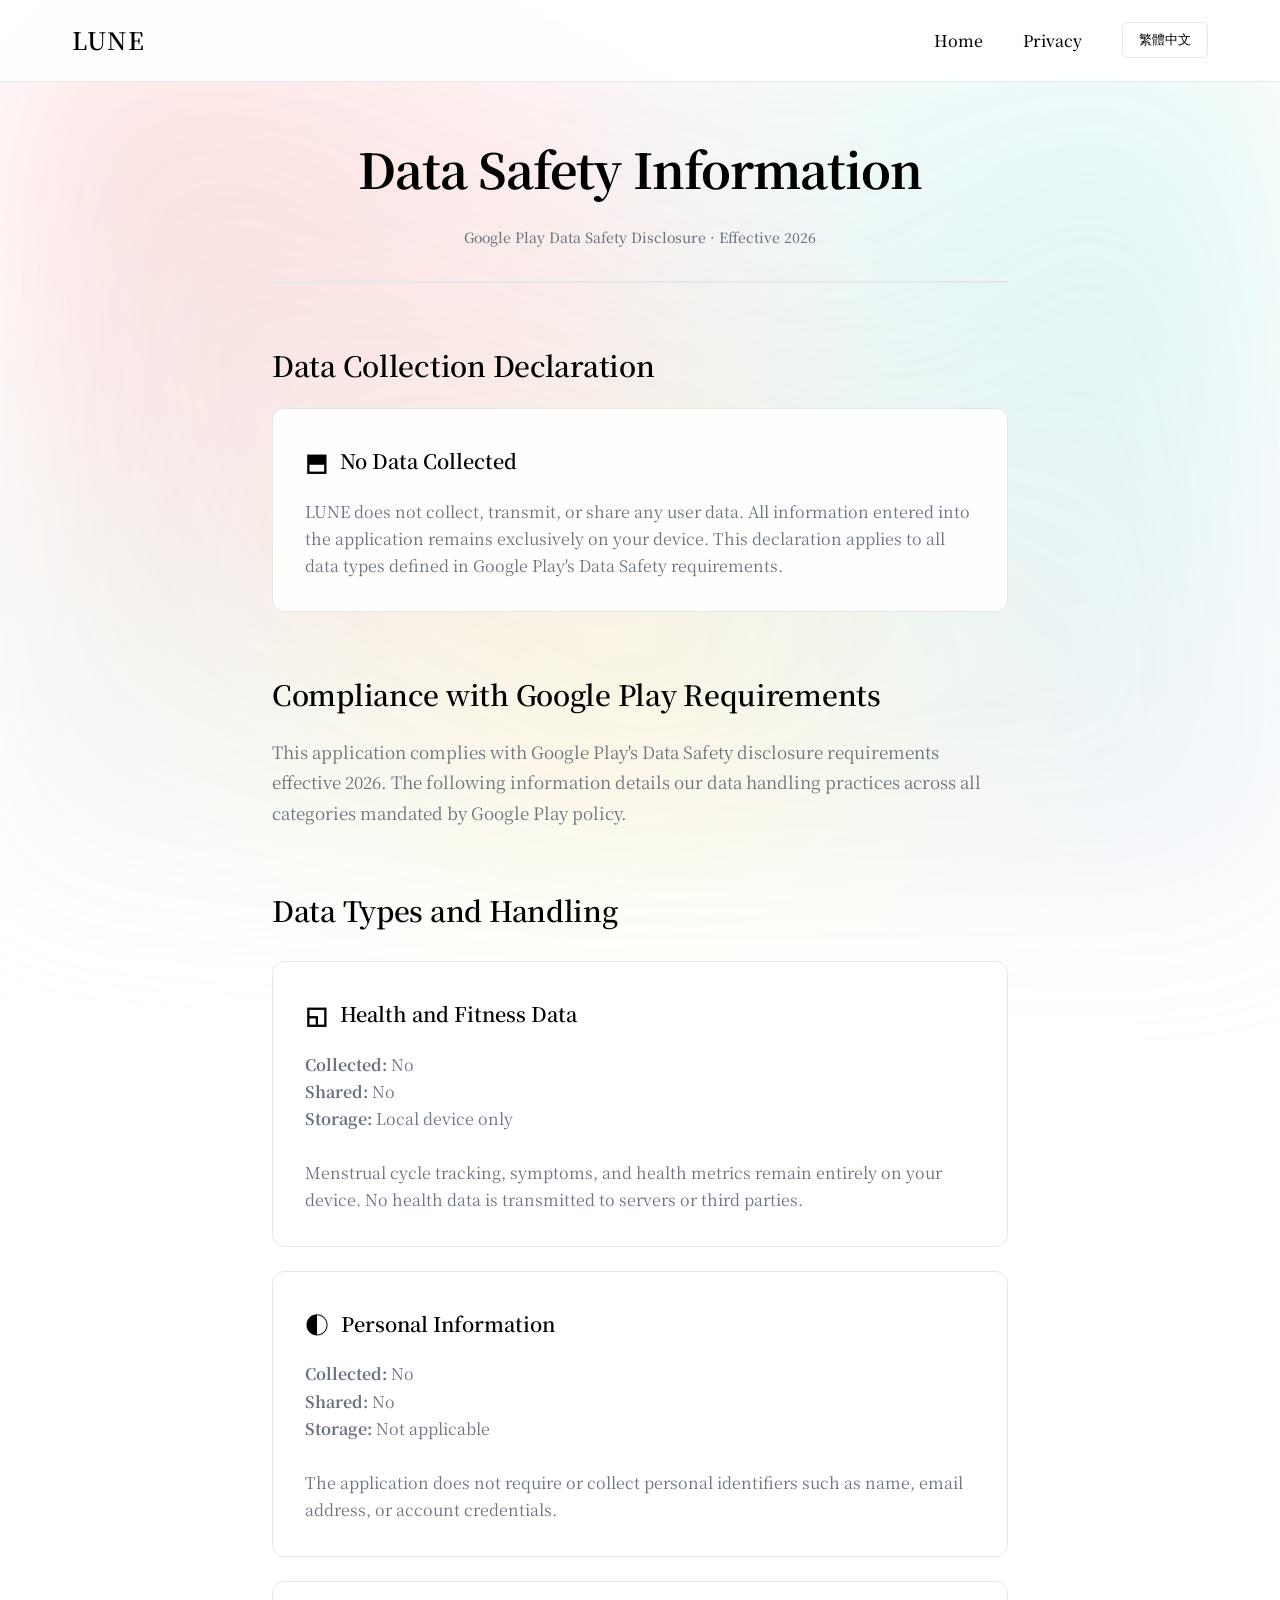
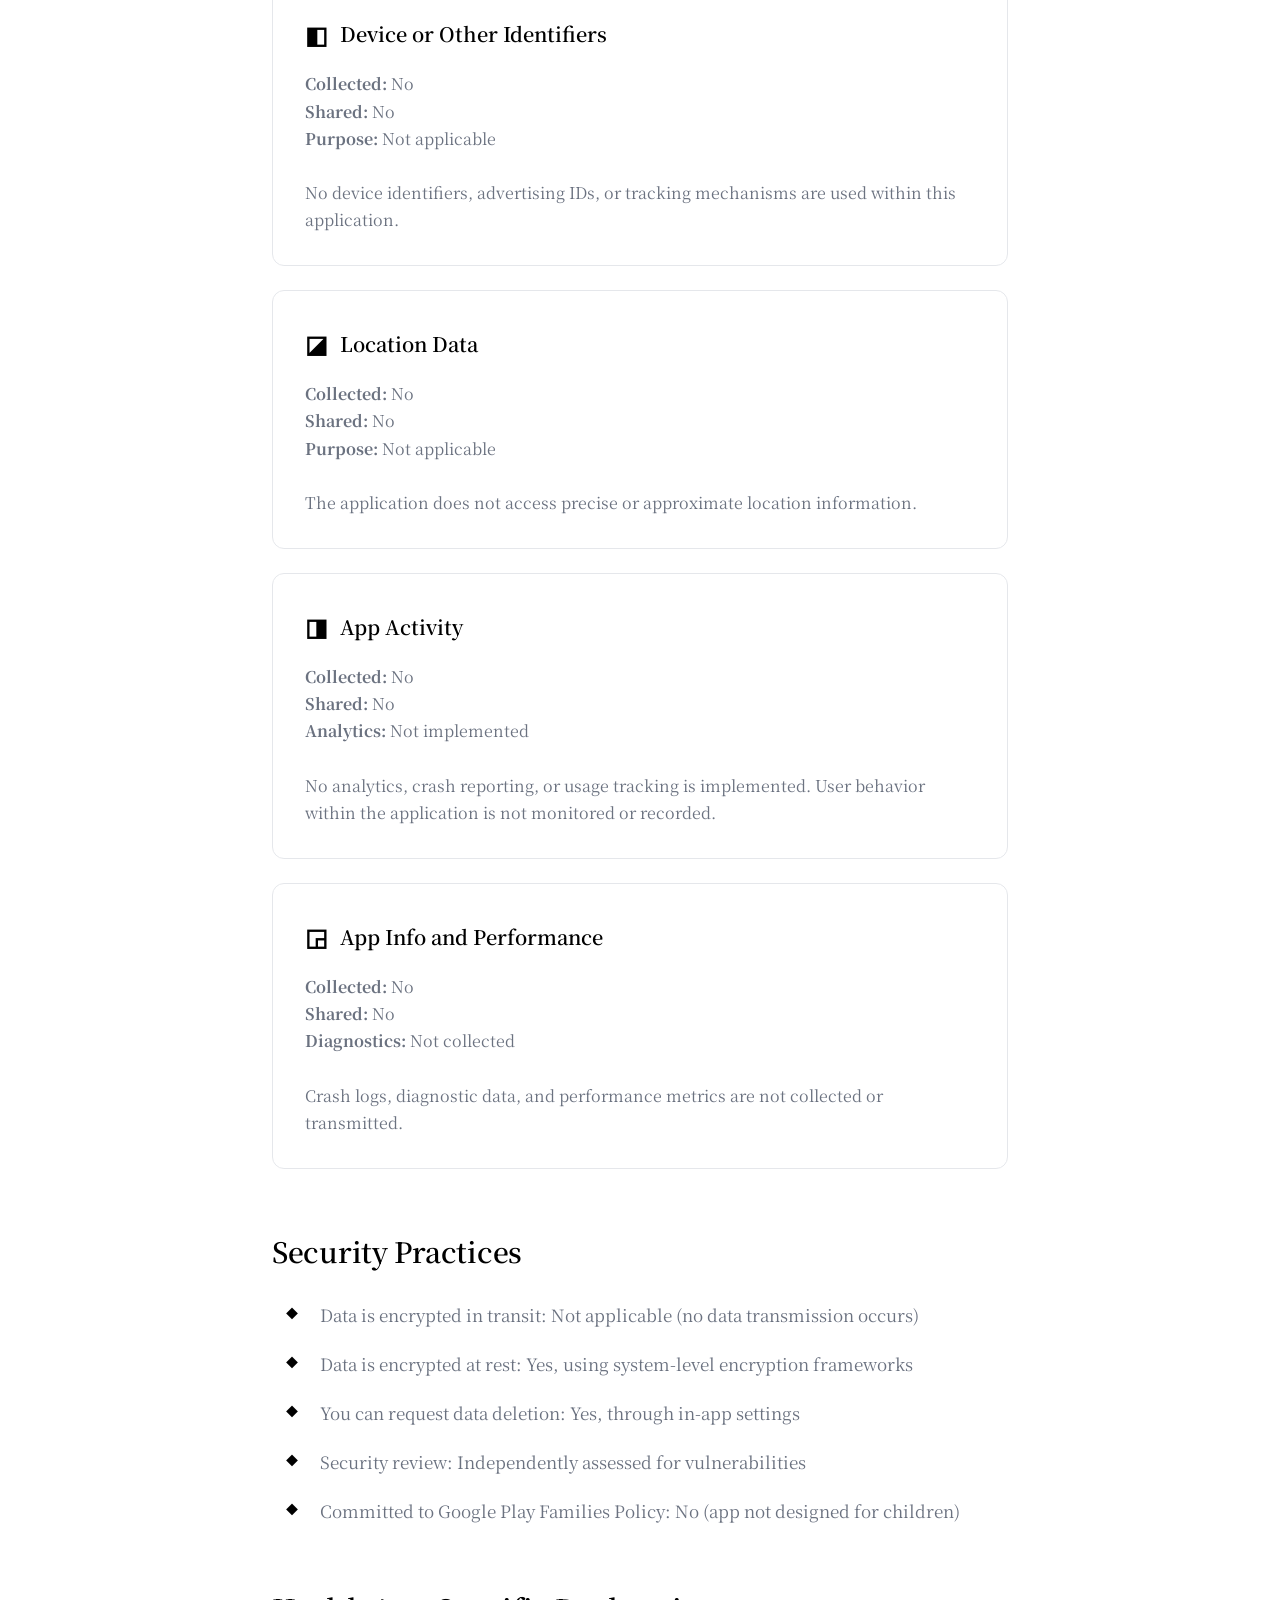
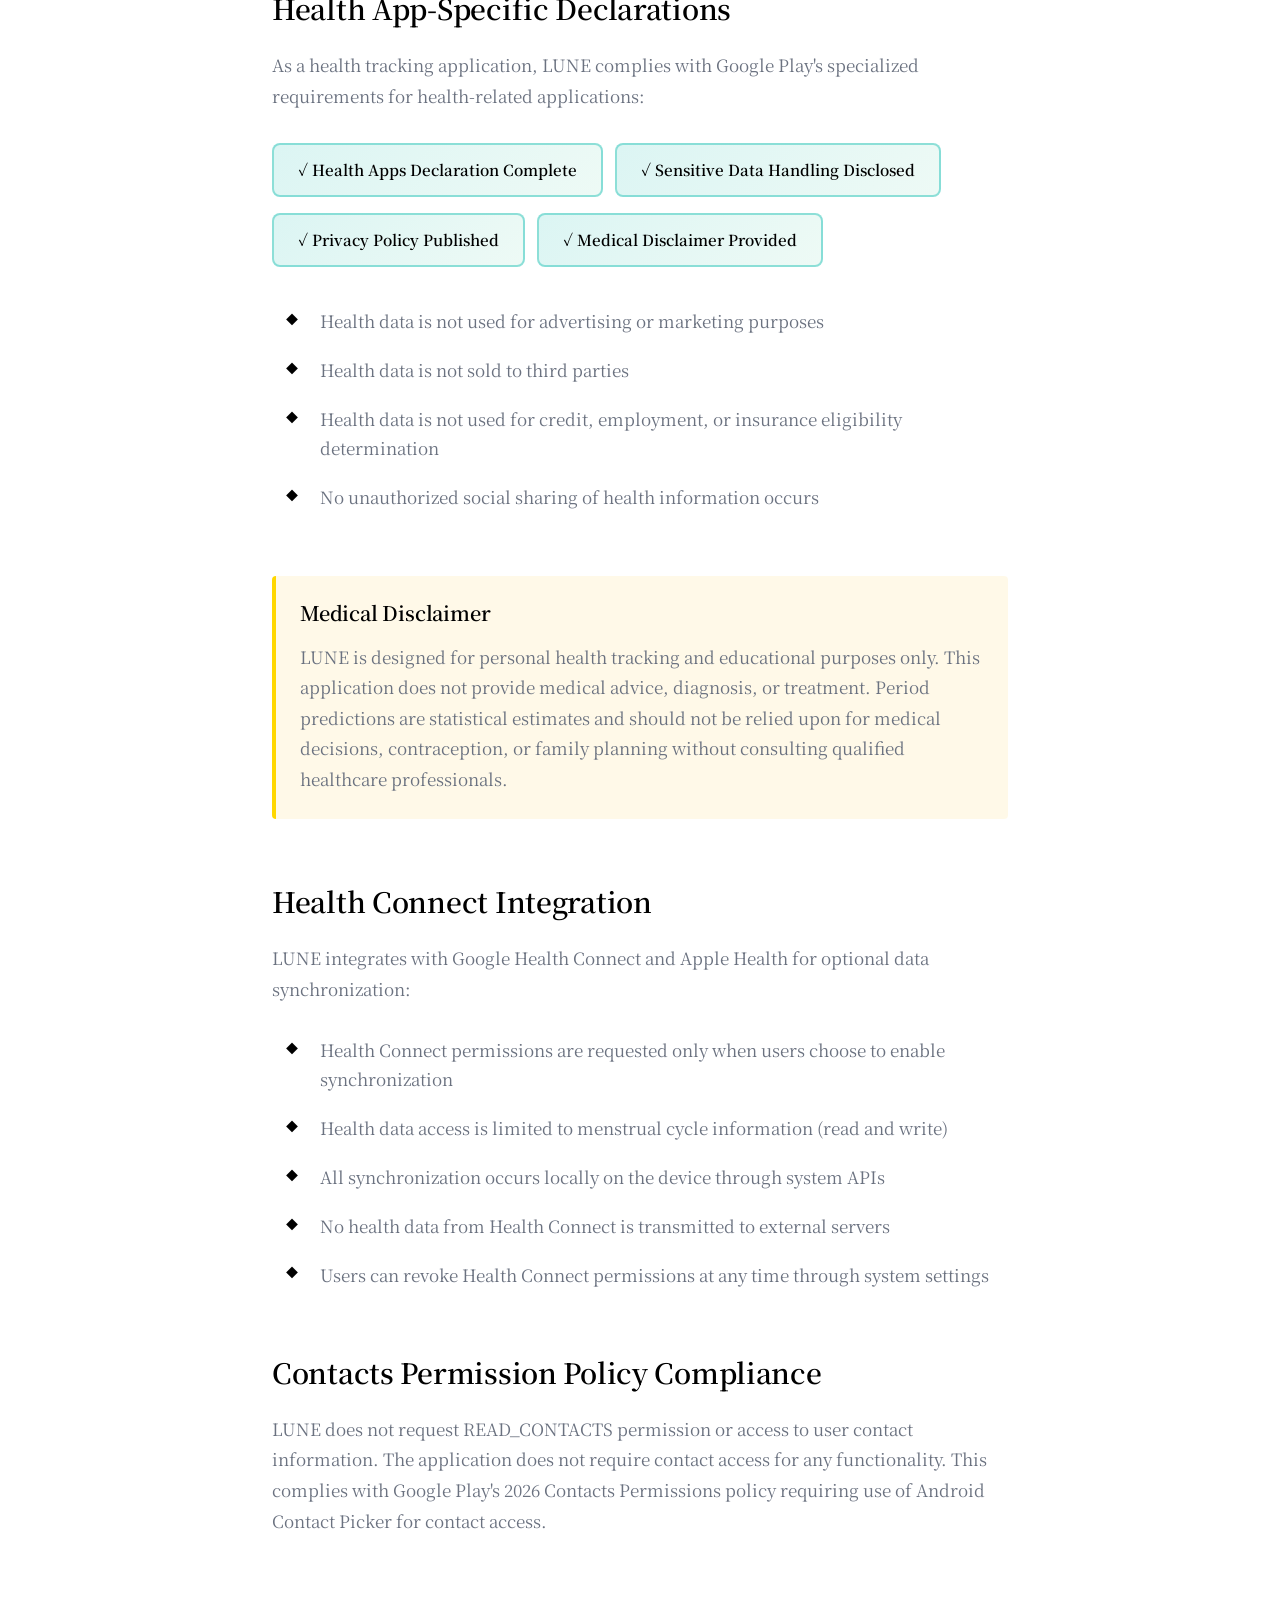
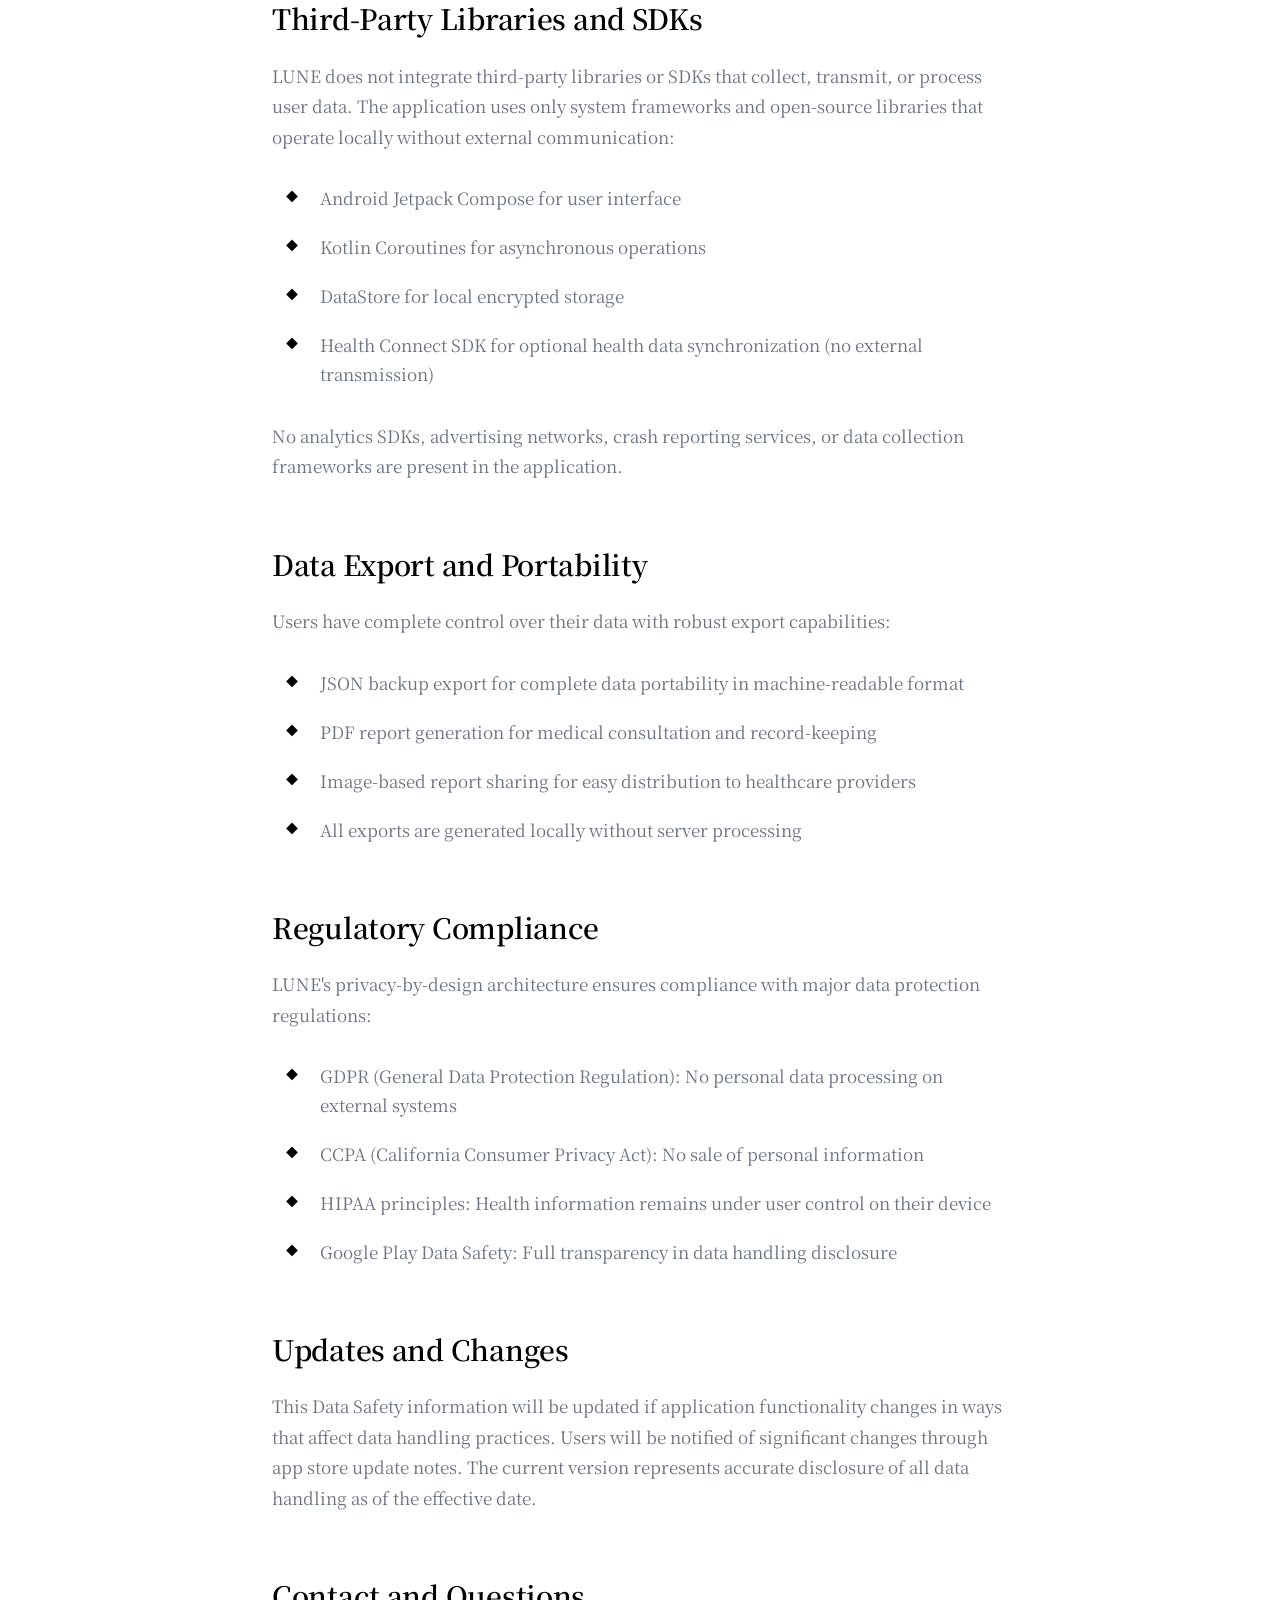
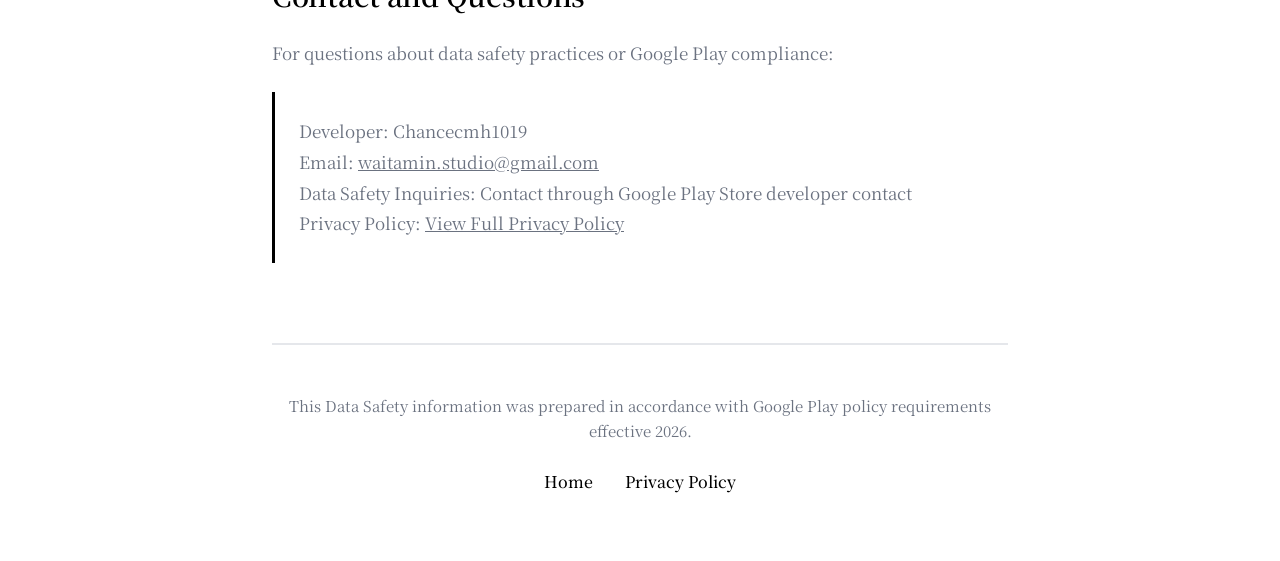
==== commit 3de45593: "Update web favicon to blood.svg and add white rounded background" ====
--- a/web/data-safety.html
+++ b/web/data-safety.html
@@ -6,6 +6,7 @@
     <title>Data Safety - LUNE</title>
     <link rel="stylesheet" href="styles.css">
     <link rel="stylesheet" href="policy.css">
+    <link rel="icon" type="image/svg+xml" href="blood.svg">
 </head>
 <body>
     <nav class="navbar" id="navbar">
